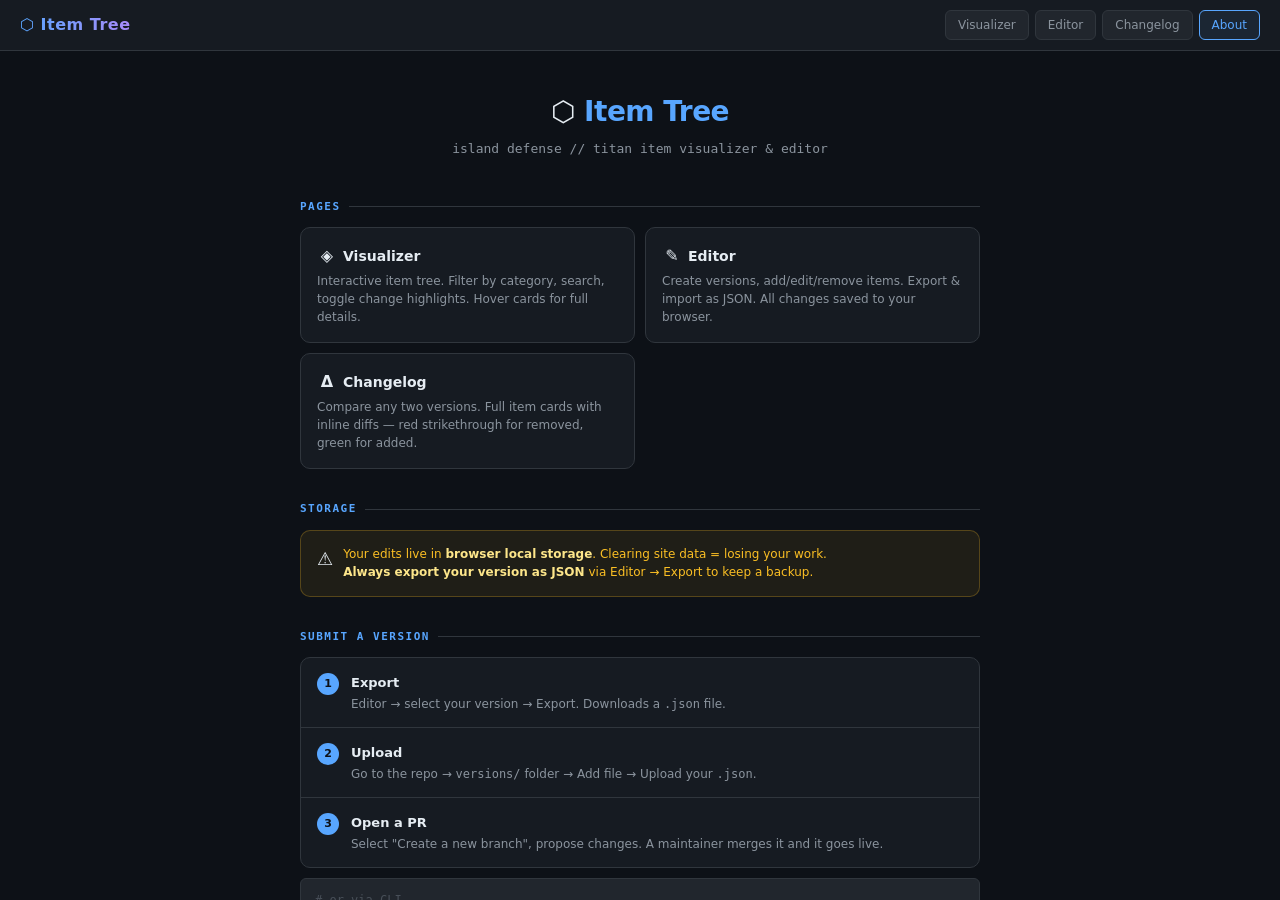
==== about.html @ 9c92422d "Add About page, community version loader, and UI polish - About page with techy presentation: pages " ====
<!DOCTYPE html>
<html lang="en">
<head>
  <meta charset="UTF-8">
  <meta name="viewport" content="width=device-width, initial-scale=1.0">
  <title>Item Tree — About</title>
  <link rel="stylesheet" href="css/styles.css">
  <style>
    .about-wrap {
      flex: 1;
      overflow-y: auto;
      padding: 40px 20px 60px;
      display: flex;
      justify-content: center;
    }
    .about {
      max-width: 680px;
      width: 100%;
    }
    .about-hero {
      text-align: center;
      margin-bottom: 40px;
    }
    .about-hero h1 {
      font-size: 28px;
      font-weight: 800;
      letter-spacing: -0.5px;
      margin-bottom: 6px;
    }
    .about-hero h1 span { color: var(--accent); }
    .about-hero p {
      color: var(--text-muted);
      font-size: 13px;
      font-family: 'Consolas', 'SF Mono', monospace;
    }

    .about-section {
      margin-bottom: 32px;
    }
    .about-section-title {
      font-size: 11px;
      font-weight: 700;
      text-transform: uppercase;
      letter-spacing: 1.5px;
      color: var(--accent);
      margin-bottom: 12px;
      font-family: 'Consolas', 'SF Mono', monospace;
      display: flex;
      align-items: center;
      gap: 8px;
    }
    .about-section-title::after {
      content: '';
      flex: 1;
      height: 1px;
      background: var(--border);
    }

    .about-grid {
      display: grid;
      grid-template-columns: 1fr 1fr;
      gap: 10px;
    }
    @media (max-width: 560px) { .about-grid { grid-template-columns: 1fr; } }

    .about-card {
      background: var(--surface);
      border: 1px solid var(--border);
      border-radius: var(--radius);
      padding: 16px;
      transition: border-color 0.15s;
    }
    .about-card:hover { border-color: var(--accent); }
    .about-card-title {
      font-size: 14px;
      font-weight: 700;
      margin-bottom: 4px;
      display: flex;
      align-items: center;
      gap: 6px;
    }
    .about-card-title .icon {
      font-size: 16px;
      width: 20px;
      text-align: center;
    }
    .about-card p {
      color: var(--text-muted);
      font-size: 12px;
      line-height: 1.5;
    }

    .about-card-wide {
      grid-column: 1 / -1;
    }

    .about-warn {
      background: rgba(251, 191, 36, 0.08);
      border: 1px solid rgba(251, 191, 36, 0.25);
      border-radius: var(--radius);
      padding: 14px 16px;
      display: flex;
      gap: 10px;
      align-items: flex-start;
    }
    .about-warn .icon { font-size: 18px; flex-shrink: 0; }
    .about-warn p { font-size: 12px; color: #fbbf24; line-height: 1.55; }
    .about-warn b { color: #fde68a; }

    .about-steps {
      background: var(--surface);
      border: 1px solid var(--border);
      border-radius: var(--radius);
      overflow: hidden;
    }
    .about-step {
      padding: 14px 16px;
      display: flex;
      gap: 12px;
      align-items: flex-start;
      border-bottom: 1px solid var(--border);
    }
    .about-step:last-child { border-bottom: none; }
    .step-num {
      background: var(--accent);
      color: #0d1117;
      font-size: 11px;
      font-weight: 800;
      width: 22px;
      height: 22px;
      border-radius: 50%;
      display: flex;
      align-items: center;
      justify-content: center;
      flex-shrink: 0;
      margin-top: 1px;
    }
    .step-body { flex: 1; }
    .step-body b { font-size: 13px; }
    .step-body p { color: var(--text-muted); font-size: 12px; margin-top: 2px; }

    .about-code {
      background: var(--surface2);
      border: 1px solid var(--border);
      border-radius: var(--radius-sm);
      padding: 12px 14px;
      font-family: 'Consolas', 'SF Mono', monospace;
      font-size: 12px;
      color: var(--text-muted);
      margin-top: 10px;
      overflow-x: auto;
      white-space: pre;
      line-height: 1.6;
    }
    .about-code .cmd { color: var(--accent); }
    .about-code .cmt { color: #484f58; }

    .about-footer {
      text-align: center;
      color: var(--text-muted);
      font-size: 11px;
      font-family: 'Consolas', 'SF Mono', monospace;
      margin-top: 40px;
      padding-top: 20px;
      border-top: 1px solid var(--border);
    }
    .about-footer a { color: var(--accent); text-decoration: none; }
    .about-footer a:hover { text-decoration: underline; }
  </style>
</head>
<body>
<div class="app">

  <header class="topbar">
    <span class="topbar-title">⬡ Item Tree</span>
    <div class="topbar-spacer"></div>
    <nav class="topbar-nav">
      <a class="nav-btn" href="index.html">Visualizer</a>
      <a class="nav-btn" href="editor.html">Editor</a>
      <a class="nav-btn" href="changelog.html">Changelog</a>
      <a class="nav-btn active" href="about.html">About</a>
    </nav>
  </header>

  <div class="about-wrap">
    <div class="about">

      <div class="about-hero">
        <h1>⬡ <span>Item Tree</span></h1>
        <p>island defense // titan item visualizer & editor</p>
      </div>

      <!-- PAGES -->
      <div class="about-section">
        <div class="about-section-title">Pages</div>
        <div class="about-grid">
          <a href="index.html" class="about-card" style="text-decoration:none;color:inherit">
            <div class="about-card-title"><span class="icon">◈</span> Visualizer</div>
            <p>Interactive item tree. Filter by category, search, toggle change highlights. Hover cards for full details.</p>
          </a>
          <a href="editor.html" class="about-card" style="text-decoration:none;color:inherit">
            <div class="about-card-title"><span class="icon">✎</span> Editor</div>
            <p>Create versions, add/edit/remove items. Export & import as JSON. All changes saved to your browser.</p>
          </a>
          <a href="changelog.html" class="about-card" style="text-decoration:none;color:inherit">
            <div class="about-card-title"><span class="icon">Δ</span> Changelog</div>
            <p>Compare any two versions. Full item cards with inline diffs — red strikethrough for removed, green for added.</p>
          </a>
        </div>
      </div>

      <!-- WARNING -->
      <div class="about-section">
        <div class="about-section-title">Storage</div>
        <div class="about-warn">
          <span class="icon">⚠</span>
          <p>Your edits live in <b>browser local storage</b>. Clearing site data = losing your work.<br>
          <b>Always export your version as JSON</b> via Editor → Export to keep a backup.</p>
        </div>
      </div>

      <!-- SUBMIT -->
      <div class="about-section">
        <div class="about-section-title">Submit a version</div>
        <div class="about-steps">
          <div class="about-step">
            <span class="step-num">1</span>
            <div class="step-body">
              <b>Export</b>
              <p>Editor → select your version → Export. Downloads a <code>.json</code> file.</p>
            </div>
          </div>
          <div class="about-step">
            <span class="step-num">2</span>
            <div class="step-body">
              <b>Upload</b>
              <p>Go to the repo → <code>versions/</code> folder → Add file → Upload your <code>.json</code>.</p>
            </div>
          </div>
          <div class="about-step">
            <span class="step-num">3</span>
            <div class="step-body">
              <b>Open a PR</b>
              <p>Select "Create a new branch", propose changes. A maintainer merges it and it goes live.</p>
            </div>
          </div>
        </div>
        <div class="about-code"><span class="cmt"># or via CLI</span>
<span class="cmd">git clone</span> https://github.com/islandape95/id-titan-items.git
<span class="cmd">cp</span> my-export.json versions/
<span class="cmd">git add</span> versions/my-export.json
<span class="cmd">git commit</span> -m "Add version: my-version-name"
<span class="cmd">git push</span> origin my-branch
<span class="cmt"># then open a Pull Request on GitHub</span></div>
      </div>

      <!-- VERSIONS -->
      <div class="about-section">
        <div class="about-section-title">How versions work</div>
        <div class="about-grid">
          <div class="about-card">
            <div class="about-card-title"><span class="icon">◆</span> Base (4.4.3)</div>
            <p>Read-only snapshot of the current live patch. Source of truth. Cannot be edited.</p>
          </div>
          <div class="about-card">
            <div class="about-card-title"><span class="icon">◇</span> User versions</div>
            <p>Fork from Base or another version. Full edit access. Stored in your browser until exported.</p>
          </div>
        </div>
      </div>

      <div class="about-footer">
        <a href="https://github.com/islandape95/id-titan-items">github.com/islandape95/id-titan-items</a>
      </div>

    </div>
  </div>

</div>
</body>
</html>
---- css/styles.css ----
/* ============================================================
   Item Tree Visualizer — Styles
   ============================================================ */

:root {
  --bg:          #0d1117;
  --surface:     #161b22;
  --surface2:    #21262d;
  --border:      #30363d;
  --text:        #e6edf3;
  --text-muted:  #8b949e;
  --accent:      #58a6ff;

  --c-offensive: #f87171;
  --c-defensive: #60a5fa;
  --c-both:      #a78bfa;
  --c-utility:   #34d399;

  --tier-consumable: #fbbf24;
  --tier-t1:         #94a3b8;
  --tier-t2:         #60a5fa;
  --tier-t3:         #c084fc;

  --radius:    10px;
  --radius-sm: 6px;
  --shadow:    0 4px 24px rgba(0,0,0,0.5);
}

*, *::before, *::after { box-sizing: border-box; margin: 0; padding: 0; }

body {
  background: var(--bg);
  color: var(--text);
  font-family: 'Segoe UI', system-ui, sans-serif;
  font-size: 14px;
  line-height: 1.5;
  min-height: 100vh;
}

/* ── Layout ─────────────────────────────────────────────── */

.app {
  display: flex;
  flex-direction: column;
  height: 100vh;
  overflow: hidden;
}

/* ── Topbar ─────────────────────────────────────────────── */

.topbar {
  display: flex;
  align-items: center;
  gap: 12px;
  padding: 10px 20px;
  background: var(--surface);
  border-bottom: 1px solid var(--border);
  flex-shrink: 0;
  min-height: 48px;
}

.topbar-title {
  font-size: 16px;
  font-weight: 700;
  letter-spacing: 0.5px;
  background: linear-gradient(90deg, #58a6ff, #a78bfa);
  -webkit-background-clip: text;
  -webkit-text-fill-color: transparent;
  background-clip: text;
  white-space: nowrap;
}

.topbar-spacer { flex: 1; }

.topbar-nav {
  display: flex;
  gap: 6px;
}

.nav-btn {
  padding: 5px 12px;
  border-radius: var(--radius-sm);
  border: 1px solid var(--border);
  background: var(--surface2);
  color: var(--text-muted);
  cursor: pointer;
  font-size: 12px;
  text-decoration: none;
  transition: all 0.15s;
  white-space: nowrap;
}
.nav-btn:hover, .nav-btn.active {
  border-color: var(--accent);
  color: var(--accent);
  background: rgba(88,166,255,0.08);
}

/* ── Version Picker ─────────────────────────────────────── */

.version-picker {
  position: relative;
  flex-shrink: 0;
}

.version-picker-btn {
  display: flex;
  align-items: center;
  gap: 6px;
  padding: 5px 10px;
  border-radius: var(--radius-sm);
  border: 1px solid var(--border);
  background: var(--surface2);
  color: var(--text-muted);
  cursor: pointer;
  font-size: 12px;
  font-family: inherit;
  transition: all 0.15s;
  white-space: nowrap;
}
.version-picker-btn:hover {
  border-color: var(--accent);
  color: var(--text);
}
.version-picker-btn.version-active-user {
  border-color: rgba(251,191,36,0.5);
  color: #fbbf24;
}

.version-picker-icon { font-size: 11px; opacity: 0.7; }
.version-picker-label { font-weight: 600; max-width: 140px; overflow: hidden; text-overflow: ellipsis; }
.version-picker-caret { font-size: 9px; opacity: 0.6; }

.version-picker-dropdown {
  position: absolute;
  top: calc(100% + 6px);
  left: 0;
  min-width: 260px;
  background: var(--surface);
  border: 1px solid var(--border);
  border-radius: var(--radius);
  box-shadow: var(--shadow);
  z-index: 300;
  overflow: hidden;
}

.vpd-section-title {
  font-size: 10px;
  font-weight: 700;
  letter-spacing: 1px;
  text-transform: uppercase;
  color: var(--text-muted);
  padding: 10px 14px 5px;
}

.vpd-list {
  list-style: none;
  max-height: 240px;
  overflow-y: auto;
}

.vpd-item {
  display: flex;
  align-items: center;
  gap: 6px;
  padding: 7px 14px;
  cursor: pointer;
  transition: background 0.1s;
}
.vpd-item:hover { background: var(--surface2); }
.vpd-item.active { background: rgba(88,166,255,0.08); }
.vpd-item.active .vpd-item-name { color: var(--accent); font-weight: 600; }

.vpd-item-name {
  font-size: 13px;
  font-weight: 500;
  flex: 1;
  overflow: hidden;
  text-overflow: ellipsis;
  white-space: nowrap;
}

.vpd-item-meta {
  font-size: 10px;
  color: var(--text-muted);
  white-space: nowrap;
}
.vpd-item-meta.changed { color: #fbbf24; }

.vpd-export-btn, .vpd-rename-btn, .vpd-delete-btn {
  width: 20px;
  height: 20px;
  border-radius: 4px;
  border: 1px solid transparent;
  background: transparent;
  color: var(--text-muted);
  font-size: 11px;
  cursor: pointer;
  display: flex;
  align-items: center;
  justify-content: center;
  transition: all 0.12s;
  opacity: 0;
  flex-shrink: 0;
}
.vpd-item:hover .vpd-export-btn,
.vpd-item:hover .vpd-rename-btn,
.vpd-item:hover .vpd-delete-btn { opacity: 1; }
.vpd-export-btn:hover { border-color: var(--c-utility); color: var(--c-utility); }
.vpd-rename-btn:hover { border-color: var(--accent); color: var(--accent); }
.vpd-delete-btn:hover { border-color: var(--c-offensive); color: var(--c-offensive); }

.vpd-divider {
  height: 1px;
  background: var(--border);
  margin: 4px 0;
}

.vpd-action {
  display: block;
  width: 100%;
  padding: 8px 14px;
  text-align: left;
  background: transparent;
  border: none;
  color: var(--accent);
  font-size: 12px;
  font-family: inherit;
  cursor: pointer;
  transition: background 0.1s;
}
.vpd-action:hover { background: rgba(88,166,255,0.08); }

/* ── Category / Filter Bar ──────────────────────────────── */

.category-bar {
  display: flex;
  align-items: center;
  gap: 6px;
  padding: 8px 20px;
  background: var(--surface);
  border-bottom: 1px solid var(--border);
  flex-shrink: 0;
  flex-wrap: wrap;
}

.cat-tab {
  display: flex;
  align-items: center;
  gap: 5px;
  padding: 5px 14px;
  border-radius: 20px;
  border: 1px solid var(--border);
  background: transparent;
  color: var(--text-muted);
  cursor: pointer;
  font-size: 12px;
  font-weight: 500;
  font-family: inherit;
  transition: all 0.15s;
  white-space: nowrap;
}

.cat-tab:hover { border-color: var(--cat-color, var(--accent)); color: var(--text); }

.cat-tab[data-cat="all"]       { --cat-color: #94a3b8; }
.cat-tab[data-cat="offensive"] { --cat-color: var(--c-offensive); }
.cat-tab[data-cat="defensive"] { --cat-color: var(--c-defensive); }
.cat-tab[data-cat="both"]      { --cat-color: var(--c-both); }
.cat-tab[data-cat="utility"]   { --cat-color: var(--c-utility); }

.cat-tab.active {
  background: var(--cat-color, var(--accent));
  border-color: var(--cat-color, var(--accent));
  color: #0d1117;
  font-weight: 600;
}

/* Changes-only toggle */
.changes-toggle {
  padding: 5px 12px;
  border-radius: 20px;
  border: 1px solid rgba(251,191,36,0.4);
  background: transparent;
  color: #fbbf24;
  cursor: pointer;
  font-size: 12px;
  font-family: inherit;
  font-weight: 500;
  transition: all 0.15s;
  white-space: nowrap;
}
.changes-toggle:hover,
.changes-toggle.active {
  background: rgba(251,191,36,0.12);
  border-color: #fbbf24;
}
.changes-toggle .changes-count {
  font-weight: 700;
}

.search-box {
  margin-left: auto;
}
.search-box input {
  padding: 5px 10px;
  border-radius: var(--radius-sm);
  border: 1px solid var(--border);
  background: var(--surface2);
  color: var(--text);
  font-size: 12px;
  width: 180px;
  outline: none;
  transition: border-color 0.15s;
  font-family: inherit;
}
.search-box input:focus { border-color: var(--accent); }
.search-box input::placeholder { color: var(--text-muted); }

/* ── Canvas ─────────────────────────────────────────────── */

.canvas-wrapper {
  flex: 1;
  overflow: auto;
  position: relative;
  background: var(--bg);
}

.tree-container {
  position: relative;
}

/* ── Absolute-positioned tree layout ───────────────────── */

.tier-header-abs {
  position: absolute;
  display: flex;
  align-items: center;
  gap: 8px;
  pointer-events: none;
  z-index: 1;
}

.tier-label {
  font-size: 10px;
  font-weight: 700;
  letter-spacing: 1.5px;
  text-transform: uppercase;
  padding: 2px 8px;
  border-radius: 4px;
}

/* Tier label colors — matched by data-tier attribute on the span itself */
.tier-label[data-tier="consumable"] { background: rgba(251,191,36,0.12); color: var(--tier-consumable); }
.tier-label[data-tier="t1"]         { background: rgba(148,163,184,0.12); color: var(--tier-t1); }
.tier-label[data-tier="t2"]         { background: rgba(96,165,250,0.12);  color: var(--tier-t2); }
.tier-label[data-tier="t3"]         { background: rgba(192,132,252,0.12); color: var(--tier-t3); }

/* Tier divider line */
.tier-divider-line {
  position: absolute;
  left: 0;
  right: 0;
  height: 1px;
  background: var(--border);
  opacity: 0.3;
  pointer-events: none;
}

/* ── Item Card ──────────────────────────────────────────── */

.item-card {
  position: absolute;
  width: 148px;
  padding: 9px 11px 9px 15px;
  border-radius: var(--radius);
  border: 1px solid var(--border);
  background: var(--surface);
  cursor: pointer;
  transition: transform 0.15s, box-shadow 0.15s, border-color 0.15s, opacity 0.15s;
  user-select: none;
}

.item-card:hover {
  transform: translateY(-2px);
  box-shadow: var(--shadow);
  z-index: 10;
}

.item-card.highlighted {
  border-color: var(--highlight-color, var(--accent));
  box-shadow: 0 0 0 2px var(--highlight-color, var(--accent)), var(--shadow);
  z-index: 20;
}

.item-card.dimmed {
  opacity: 0.18;
  pointer-events: none;
}

/* Category accent on left */
.item-card::before {
  content: '';
  position: absolute;
  left: 0; top: 8px; bottom: 8px;
  width: 3px;
  border-radius: 2px;
  background: var(--cat-color, var(--border));
}

.item-card[data-category="offensive"] { --cat-color: var(--c-offensive); }
.item-card[data-category="defensive"] { --cat-color: var(--c-defensive); }
.item-card[data-category="both"]      { --cat-color: var(--c-both); }
.item-card[data-category="utility"]   { --cat-color: var(--c-utility); }

/* Changed indicator (amber dot top-right) */
.item-card.item-changed {
  border-color: rgba(251,191,36,0.45);
}
.item-card.item-changed::after {
  content: '';
  position: absolute;
  top: 7px;
  right: 7px;
  width: 7px;
  height: 7px;
  border-radius: 50%;
  background: #fbbf24;
  box-shadow: 0 0 4px rgba(251,191,36,0.7);
}

/* Removed item indicator (red, ghosted) */
.item-card.item-removed {
  border-color: rgba(248,113,113,0.5);
  background: rgba(248,113,113,0.06);
  opacity: 0.55;
}
.item-card.item-removed .item-name {
  text-decoration: line-through;
  text-decoration-color: rgba(248,113,113,0.6);
  color: var(--c-offensive);
}
.item-card.item-removed::before {
  background: var(--c-offensive);
}
.item-removed-label {
  font-size: 9px;
  font-weight: 700;
  letter-spacing: 1px;
  color: var(--c-offensive);
  margin-top: 4px;
}

/* New item indicator (green dot + border) */
.item-card.item-added {
  border-color: rgba(52,211,153,0.5);
}
.item-card.item-added::after {
  content: '★';
  position: absolute;
  top: 5px;
  right: 6px;
  font-size: 9px;
  color: #34d399;
  text-shadow: 0 0 4px rgba(52,211,153,0.6);
}

.item-card-top {
  display: flex;
  align-items: flex-start;
  justify-content: space-between;
  gap: 4px;
  margin-bottom: 3px;
}

.item-name {
  font-size: 11.5px;
  font-weight: 600;
  line-height: 1.3;
  color: var(--text);
}

.item-cost {
  font-size: 10px;
  font-weight: 700;
  color: var(--tier-consumable);
  white-space: nowrap;
  flex-shrink: 0;
}
.item-recipe-cost {
  font-size: 9px;
  font-weight: 500;
  opacity: 0.6;
}

.item-tags {
  display: flex;
  flex-wrap: wrap;
  gap: 3px;
  margin-top: 4px;
}

.item-tag {
  font-size: 9px;
  padding: 1px 5px;
  border-radius: 3px;
  font-weight: 600;
}
.item-tag.active  { background: rgba(251,191,36,0.12);  color: #fbbf24; }
.item-tag.passive { background: rgba(88,166,255,0.1);   color: #58a6ff; }
.item-tag.use     { background: rgba(52,211,153,0.1);   color: #34d399; }
.item-tag.comment { background: rgba(192,132,252,0.1);  color: #c084fc; }

.item-stats {
  margin-top: 4px;
}
.item-stat {
  font-size: 10px;
  color: var(--text-muted);
  line-height: 1.4;
}

/* Edit button (appears on hover) */
.item-card .edit-btn {
  display: none;
  position: absolute;
  bottom: 6px;
  right: 6px;
  padding: 1px 6px;
  border-radius: 3px;
  border: 1px solid var(--border);
  background: var(--surface2);
  color: var(--text-muted);
  font-size: 9px;
  cursor: pointer;
  align-items: center;
  justify-content: center;
  z-index: 5;
  transition: all 0.12s;
  font-family: inherit;
}
.item-card:hover .edit-btn { display: flex; }
.item-card .edit-btn:hover { border-color: var(--accent); color: var(--accent); }

/* ── SVG Connectors ─────────────────────────────────────── */

.connectors-svg {
  position: absolute;
  top: 0; left: 0;
  pointer-events: none;
  overflow: visible;
  z-index: 1;
}

.connector-line {
  fill: none;
  stroke: #30363d;
  stroke-width: 1.5;
  opacity: 0.55;
  transition: opacity 0.2s, stroke 0.2s, stroke-width 0.2s;
}

.connector-line.highlighted {
  opacity: 1;
  stroke-width: 2;
}

/* ── Tooltip ────────────────────────────────────────────── */

#tooltip {
  position: fixed;
  z-index: 1000;
  max-width: 320px;
  background: var(--surface);
  border: 1px solid var(--border);
  border-radius: var(--radius);
  padding: 13px 15px;
  box-shadow: var(--shadow);
  pointer-events: none;
  opacity: 0;
  transition: opacity 0.1s;
}
#tooltip.visible { opacity: 1; }

.tt-header {
  display: flex;
  align-items: flex-start;
  justify-content: space-between;
  margin-bottom: 7px;
  gap: 8px;
}
.tt-name { font-size: 14px; font-weight: 700; color: var(--text); }
.tt-cost-block { text-align: right; flex-shrink: 0; }
.tt-cost { font-size: 12px; font-weight: 700; color: var(--tier-consumable); }
.tt-total-cost { font-size: 10px; color: var(--text-muted); }

.tt-badges { display: flex; gap: 5px; flex-wrap: wrap; margin-bottom: 9px; }
.tt-badge { font-size: 10px; padding: 2px 7px; border-radius: 4px; font-weight: 600; text-transform: uppercase; letter-spacing: 0.5px; }
.tt-badge.tier { background: rgba(255,255,255,0.06); color: var(--text-muted); }
.tt-badge.cat-offensive { background: rgba(248,113,113,0.12); color: var(--c-offensive); }
.tt-badge.cat-defensive { background: rgba(96,165,250,0.12);  color: var(--c-defensive); }
.tt-badge.cat-both      { background: rgba(167,139,250,0.12); color: var(--c-both); }
.tt-badge.cat-utility   { background: rgba(52,211,153,0.12);  color: var(--c-utility); }

.tt-section { margin-bottom: 7px; }
.tt-section-title { font-size: 10px; text-transform: uppercase; letter-spacing: 1px; color: var(--text-muted); margin-bottom: 2px; font-weight: 600; }
.tt-stats { display: flex; flex-direction: column; gap: 1px; }
.tt-stat { font-size: 11px; color: #a8d8a8; font-weight: 500; }

.tt-desc { font-size: 11px; color: var(--text-muted); line-height: 1.4; margin-bottom: 3px; }
.tt-active-name { font-weight: 700; color: #fbbf24; font-style: normal; }
.tt-cooldown { font-size: 10px; color: var(--text-muted); margin-left: 3px; }
.tt-passive-name { font-weight: 700; color: #58a6ff; font-style: normal; }
.tt-use { color: var(--c-utility); font-style: italic; }
.tt-divider { height: 1px; background: var(--border); margin: 7px 0; }

.tt-requires { display: flex; flex-wrap: wrap; gap: 4px; margin-top: 3px; }
.tt-req-chip { font-size: 10px; padding: 2px 6px; border-radius: 3px; background: var(--surface2); border: 1px solid var(--border); color: var(--text-muted); }

.tt-comment {
  font-size: 11px;
  color: #c9a0dc;
  line-height: 1.4;
  font-style: italic;
  padding: 5px 8px;
  background: rgba(192,132,252,0.06);
  border-left: 2px solid rgba(192,132,252,0.3);
  border-radius: 2px;
}

/* Changed indicator in tooltip */
.tt-changed-banner {
  display: flex;
  align-items: center;
  gap: 5px;
  padding: 4px 8px;
  background: rgba(251,191,36,0.1);
  border: 1px solid rgba(251,191,36,0.25);
  border-radius: 5px;
  font-size: 10px;
  color: #fbbf24;
  margin-bottom: 8px;
  font-weight: 500;
}

/* Removed item indicator in tooltip */
.tt-removed-banner {
  display: flex;
  align-items: center;
  gap: 5px;
  padding: 4px 8px;
  background: rgba(248,113,113,0.1);
  border: 1px solid rgba(248,113,113,0.25);
  border-radius: 5px;
  font-size: 10px;
  color: var(--c-offensive);
  margin-bottom: 8px;
  font-weight: 500;
}

/* New item indicator in tooltip */
.tt-added-banner {
  display: flex;
  align-items: center;
  gap: 5px;
  padding: 4px 8px;
  background: rgba(52,211,153,0.1);
  border: 1px solid rgba(52,211,153,0.25);
  border-radius: 5px;
  font-size: 10px;
  color: #34d399;
  margin-bottom: 8px;
  font-weight: 500;
}

/* ── Status bar ─────────────────────────────────────────── */

.statusbar {
  display: flex;
  align-items: center;
  gap: 16px;
  padding: 5px 20px;
  background: var(--surface);
  border-top: 1px solid var(--border);
  font-size: 11px;
  color: var(--text-muted);
  flex-shrink: 0;
}
.statusbar b { color: var(--text); }

/* ── Editor Layout ──────────────────────────────────────── */

.editor-layout {
  display: flex;
  flex: 1;
  overflow: hidden;
}

.editor-sidebar {
  width: 260px;
  background: var(--surface);
  border-right: 1px solid var(--border);
  display: flex;
  flex-direction: column;
  overflow: hidden;
  flex-shrink: 0;
}

.editor-sidebar-header {
  padding: 10px 14px;
  border-bottom: 1px solid var(--border);
  font-size: 11px;
  font-weight: 700;
  color: var(--text-muted);
  text-transform: uppercase;
  letter-spacing: 1px;
  display: flex;
  align-items: center;
  justify-content: space-between;
}

.editor-item-list {
  flex: 1;
  overflow-y: auto;
  padding: 6px;
}

.editor-item-entry {
  display: flex;
  align-items: center;
  gap: 7px;
  padding: 6px 9px;
  border-radius: var(--radius-sm);
  cursor: pointer;
  transition: background 0.1s;
  border: 1px solid transparent;
}
.editor-item-entry:hover  { background: var(--surface2); }
.editor-item-entry.selected { background: rgba(88,166,255,0.08); border-color: var(--accent); }

.editor-item-entry .dot {
  width: 7px; height: 7px;
  border-radius: 50%;
  flex-shrink: 0;
}
.editor-item-entry[data-category="offensive"] .dot { background: var(--c-offensive); }
.editor-item-entry[data-category="defensive"] .dot { background: var(--c-defensive); }
.editor-item-entry[data-category="both"]      .dot { background: var(--c-both); }
.editor-item-entry[data-category="utility"]   .dot { background: var(--c-utility); }

.editor-item-entry .entry-name { font-size: 12px; font-weight: 500; flex: 1; overflow: hidden; text-overflow: ellipsis; white-space: nowrap; }
.editor-item-entry .entry-cost { font-size: 10px; color: var(--text-muted); white-space: nowrap; }
.entry-changed-dot { font-size: 9px; color: #fbbf24; flex-shrink: 0; }
.entry-added-dot   { font-size: 9px; color: #34d399; flex-shrink: 0; }

.sidebar-tier-header {
  font-size: 10px;
  font-weight: 700;
  letter-spacing: 1px;
  text-transform: uppercase;
  color: var(--text-muted);
  padding: 8px 9px 3px;
  user-select: none;
}

.editor-main {
  flex: 1;
  overflow-y: auto;
  padding: 20px 24px;
  display: flex;
  flex-direction: column;
  gap: 16px;
}

.editor-form {
  background: var(--surface);
  border: 1px solid var(--border);
  border-radius: var(--radius);
  padding: 18px;
}
.editor-form h2 {
  font-size: 15px;
  font-weight: 700;
  margin-bottom: 14px;
  display: flex;
  align-items: center;
  gap: 8px;
}

.base-readonly-banner {
  display: flex;
  align-items: center;
  gap: 10px;
  padding: 10px 14px;
  background: rgba(251,191,36,0.06);
  border: 1px solid rgba(251,191,36,0.2);
  border-radius: var(--radius-sm);
  font-size: 12px;
  color: #fbbf24;
  margin-bottom: 14px;
}
.base-readonly-banner button {
  margin-left: auto;
  padding: 4px 10px;
  border-radius: var(--radius-sm);
  border: 1px solid rgba(251,191,36,0.4);
  background: rgba(251,191,36,0.1);
  color: #fbbf24;
  font-size: 11px;
  cursor: pointer;
  font-family: inherit;
}
.base-readonly-banner button:hover { background: rgba(251,191,36,0.2); }

.form-row { display: flex; gap: 10px; margin-bottom: 10px; flex-wrap: wrap; }
.form-group { display: flex; flex-direction: column; gap: 4px; flex: 1; min-width: 110px; }
.form-group label { font-size: 10px; font-weight: 700; color: var(--text-muted); text-transform: uppercase; letter-spacing: 0.5px; }
.form-group input,
.form-group select,
.form-group textarea {
  padding: 6px 9px;
  border-radius: var(--radius-sm);
  border: 1px solid var(--border);
  background: var(--surface2);
  color: var(--text);
  font-size: 12px;
  outline: none;
  font-family: inherit;
  transition: border-color 0.15s;
}
.form-group input:focus,
.form-group select:focus,
.form-group textarea:focus { border-color: var(--accent); }
.form-group textarea { resize: vertical; min-height: 52px; }

.form-section-title {
  font-size: 10px;
  font-weight: 700;
  color: var(--text-muted);
  text-transform: uppercase;
  letter-spacing: 1px;
  margin: 14px 0 7px;
  padding-bottom: 5px;
  border-bottom: 1px solid var(--border);
}

.list-item-row { display: flex; gap: 5px; align-items: center; margin-bottom: 5px; }
.list-item-row input {
  flex: 1;
  padding: 5px 8px;
  border-radius: var(--radius-sm);
  border: 1px solid var(--border);
  background: var(--surface2);
  color: var(--text);
  font-size: 12px;
  outline: none;
  font-family: inherit;
}
.list-item-row input:focus,
.list-item-row textarea:focus { border-color: var(--accent); }
.list-item-row textarea {
  padding: 5px 8px;
  border-radius: var(--radius-sm);
  border: 1px solid var(--border);
  background: var(--surface2);
  color: var(--text);
  font-size: 12px;
  outline: none;
  font-family: inherit;
  resize: vertical;
  min-height: 44px;
}

.remove-btn, .add-btn {
  padding: 5px 9px;
  border-radius: var(--radius-sm);
  border: 1px solid var(--border);
  background: var(--surface2);
  color: var(--text-muted);
  cursor: pointer;
  font-size: 11px;
  font-family: inherit;
  transition: all 0.12s;
  white-space: nowrap;
}
.remove-btn:hover { border-color: var(--c-offensive); color: var(--c-offensive); }
.add-btn:hover    { border-color: var(--accent); color: var(--accent); }

.btn-primary {
  padding: 7px 16px;
  border-radius: var(--radius-sm);
  border: none;
  background: var(--accent);
  color: #0d1117;
  font-size: 12px;
  font-weight: 700;
  cursor: pointer;
  font-family: inherit;
  transition: all 0.15s;
}
.btn-primary:hover { opacity: 0.85; }

.btn-secondary {
  padding: 7px 14px;
  border-radius: var(--radius-sm);
  border: 1px solid var(--border);
  background: var(--surface2);
  color: var(--text);
  font-size: 12px;
  cursor: pointer;
  font-family: inherit;
  transition: all 0.15s;
}
.btn-secondary:hover { border-color: var(--accent); }

.btn-danger {
  padding: 7px 14px;
  border-radius: var(--radius-sm);
  border: 1px solid rgba(248,113,113,0.3);
  background: rgba(248,113,113,0.06);
  color: var(--c-offensive);
  font-size: 12px;
  cursor: pointer;
  font-family: inherit;
  transition: all 0.15s;
}
.btn-danger:hover { border-color: var(--c-offensive); background: rgba(248,113,113,0.12); }

.action-row {
  display: flex;
  gap: 7px;
  align-items: center;
  flex-wrap: wrap;
  margin-top: 14px;
  padding-top: 14px;
  border-top: 1px solid var(--border);
}
.save-indicator { font-size: 11px; color: var(--c-utility); margin-left: auto; }

/* ── Changelog Page ─────────────────────────────────────── */

.changelog-layout {
  flex: 1;
  overflow-y: auto;
  padding: 20px 24px;
  max-width: 900px;
  margin: 0 auto;
  width: 100%;
}

.changelog-controls {
  display: flex;
  gap: 10px;
  align-items: center;
  margin-bottom: 18px;
  flex-wrap: wrap;
  padding: 14px 16px;
  background: var(--surface);
  border: 1px solid var(--border);
  border-radius: var(--radius);
}
.changelog-controls label { font-size: 12px; color: var(--text-muted); }
.changelog-controls select {
  padding: 6px 9px;
  border-radius: var(--radius-sm);
  border: 1px solid var(--border);
  background: var(--surface2);
  color: var(--text);
  font-size: 12px;
  outline: none;
  font-family: inherit;
}
.changelog-controls select:focus { border-color: var(--accent); }

/* Summary bar */
.cl-summary {
  background: var(--surface);
  border: 1px solid var(--border);
  border-radius: var(--radius);
  padding: 14px 18px;
  margin-bottom: 14px;
}
.cl-summary-label { font-size: 12px; color: var(--text-muted); margin-bottom: 6px; }
.cl-summary-label b { color: var(--text); }
.cl-summary-counts { display: flex; gap: 18px; font-size: 13px; }
.cl-count-added   { color: var(--c-utility); }
.cl-count-changed { color: #fbbf24; }
.cl-count-removed { color: var(--c-offensive); }

/* Entry card */
.cl-entry {
  background: var(--surface);
  border: 1px solid var(--border);
  border-radius: var(--radius);
  margin-bottom: 12px;
  overflow: hidden;
}
.cl-entry-added  { border-color: rgba(52,211,153,0.35); }
.cl-entry-removed { border-color: rgba(248,113,113,0.35); }
.cl-entry-changed { border-color: rgba(251,191,36,0.35); }

.cl-entry-header {
  display: flex;
  align-items: center;
  gap: 9px;
  padding: 12px 18px;
  border-bottom: 1px solid var(--border);
  flex-wrap: wrap;
}

.cl-badge {
  font-size: 9px;
  padding: 2px 8px;
  border-radius: 4px;
  font-weight: 700;
  text-transform: uppercase;
  letter-spacing: 0.5px;
}
.cl-badge.added   { background: rgba(52,211,153,0.15);  color: var(--c-utility); }
.cl-badge.removed { background: rgba(248,113,113,0.15); color: var(--c-offensive); }
.cl-badge.changed { background: rgba(251,191,36,0.15);  color: #fbbf24; }

.cl-item-name { font-size: 14px; font-weight: 700; color: var(--text); }
.cl-item-name.cl-strike { text-decoration: line-through; opacity: 0.6; }
.cl-tier { font-size: 10px; color: var(--text-muted); }
.cl-cat  { font-size: 10px; font-weight: 600; text-transform: uppercase; letter-spacing: 0.5px; }
.cl-cost { font-size: 11px; color: var(--tier-consumable); margin-left: auto; white-space: nowrap; }

/* Card body */
.cl-card {
  padding: 12px 18px;
}
.cl-card-new {
  background: rgba(52,211,153,0.03);
  border-left: 3px solid rgba(52,211,153,0.4);
}
.cl-card-removed {
  background: rgba(248,113,113,0.03);
  border-left: 3px solid rgba(248,113,113,0.4);
  opacity: 0.65;
  text-decoration: line-through;
  text-decoration-color: rgba(248,113,113,0.4);
}

.cl-section {
  margin-bottom: 10px;
}
.cl-section:last-child { margin-bottom: 0; }

.cl-section-title {
  font-size: 9px;
  font-weight: 700;
  text-transform: uppercase;
  letter-spacing: 1px;
  color: var(--text-muted);
  margin-bottom: 4px;
}

.cl-modified-tag {
  font-size: 8px;
  padding: 1px 5px;
  border-radius: 3px;
  background: rgba(251,191,36,0.12);
  color: #fbbf24;
  text-transform: uppercase;
  letter-spacing: 0.5px;
  vertical-align: middle;
  font-weight: 700;
}

/* Stats */
.cl-stats {
  display: flex;
  flex-direction: column;
  gap: 2px;
}
.cl-stat {
  font-size: 12px;
  color: #a8d8a8;
  font-weight: 500;
}
.cl-stat-added {
  color: var(--c-utility);
  background: rgba(52,211,153,0.08);
  padding: 1px 6px;
  border-radius: 3px;
  display: inline-block;
}
.cl-stat-removed {
  color: var(--c-offensive);
  opacity: 0.7;
}
.cl-stat-removed s {
  text-decoration-color: rgba(248,113,113,0.6);
}

/* Abilities */
.cl-ability {
  font-size: 12px;
  color: var(--text-muted);
  line-height: 1.5;
  margin-bottom: 6px;
  padding: 6px 8px;
  background: var(--surface2);
  border-radius: var(--radius-sm);
}
.cl-ability:last-child { margin-bottom: 0; }
.cl-ability b { color: var(--text); }

.cl-ability-added {
  background: rgba(52,211,153,0.06);
  border-left: 2px solid rgba(52,211,153,0.4);
  color: var(--c-utility);
}
.cl-ability-added b { color: var(--c-utility); }

.cl-ability-removed {
  background: rgba(248,113,113,0.06);
  border-left: 2px solid rgba(248,113,113,0.4);
  color: var(--c-offensive);
  opacity: 0.7;
}
.cl-ability-removed s { text-decoration-color: rgba(248,113,113,0.5); }
.cl-ability-removed b { color: var(--c-offensive); }

/* Inline old/new values */
.cl-old {
  color: var(--c-offensive);
  text-decoration: line-through;
  text-decoration-color: rgba(248,113,113,0.5);
  opacity: 0.7;
}
.cl-new {
  color: var(--c-utility);
}

/* Components */
.cl-comps {
  display: flex;
  flex-wrap: wrap;
  gap: 5px;
}
.cl-comp {
  font-size: 11px;
  padding: 3px 8px;
  border-radius: 4px;
  background: var(--surface2);
  border: 1px solid var(--border);
  color: var(--text-muted);
}
.cl-comp-added {
  background: rgba(52,211,153,0.08);
  border-color: rgba(52,211,153,0.3);
  color: var(--c-utility);
}
.cl-comp-removed {
  background: rgba(248,113,113,0.06);
  border-color: rgba(248,113,113,0.3);
  color: var(--c-offensive);
  opacity: 0.7;
}
.cl-comp-removed s { text-decoration-color: rgba(248,113,113,0.5); }

/* Comment */
.cl-comment {
  padding: 8px 18px 12px;
  font-size: 11px;
  color: #c9a0dc;
  font-style: italic;
  line-height: 1.4;
  border-top: 1px solid var(--border);
  background: rgba(192,132,252,0.03);
}
.cl-comment-label {
  font-weight: 600;
  font-style: normal;
  color: #c084fc;
}

/* ── Empty state ────────────────────────────────────────── */

.empty-state {
  text-align: center;
  padding: 60px 20px;
  color: var(--text-muted);
}
.empty-state h3 { font-size: 17px; margin-bottom: 6px; color: var(--text); }

/* ── Scrollbar ──────────────────────────────────────────── */

::-webkit-scrollbar { width: 5px; height: 5px; }
::-webkit-scrollbar-track { background: transparent; }
::-webkit-scrollbar-thumb { background: var(--border); border-radius: 3px; }
::-webkit-scrollbar-thumb:hover { background: #484f58; }
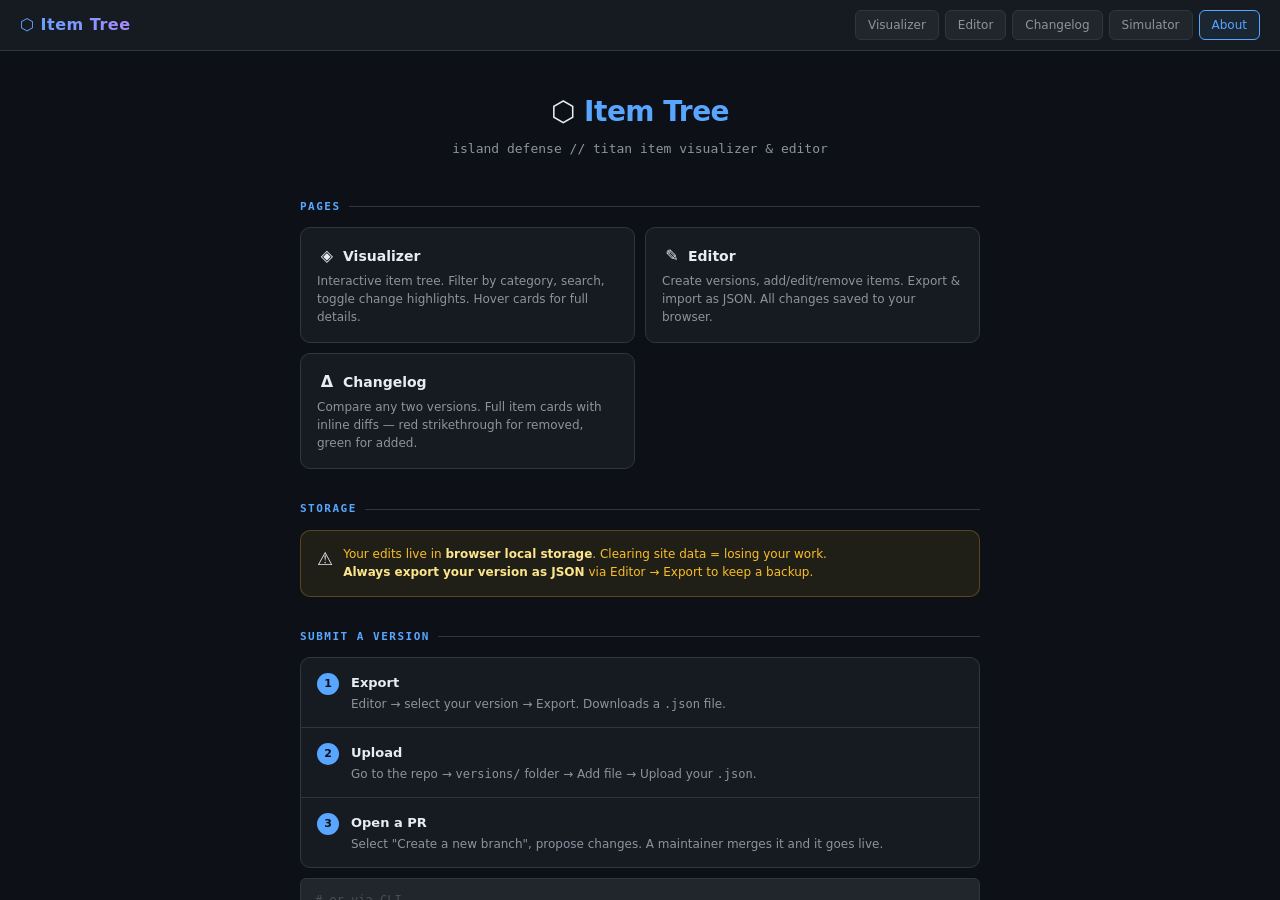
==== commit a73ddf0a: "Add Simulator page Co-Authored-By: Claude Opus 4.6 <noreply@anthropic.com>" ====
--- a/about.html
+++ b/about.html
@@ -178,6 +178,7 @@
       <a class="nav-btn" href="index.html">Visualizer</a>
       <a class="nav-btn" href="editor.html">Editor</a>
       <a class="nav-btn" href="changelog.html">Changelog</a>
+      <a class="nav-btn" href="simulator.html">Simulator</a>
       <a class="nav-btn active" href="about.html">About</a>
     </nav>
   </header>
@@ -270,6 +271,7 @@
       </div>
 
       <div class="about-footer">
+        Created by <b>yokola95</b><br><br>
         <a href="https://github.com/islandape95/id-titan-items">github.com/islandape95/id-titan-items</a>
       </div>
 
--- a/css/styles.css
+++ b/css/styles.css
@@ -317,6 +317,12 @@
 .search-box input::placeholder { color: var(--text-muted); }
 
 /* ── Canvas ─────────────────────────────────────────────── */
+
+.canvas-row {
+  display: flex;
+  flex: 1;
+  overflow: hidden;
+}
 
 .canvas-wrapper {
   flex: 1;
@@ -376,7 +382,7 @@
   border: 1px solid var(--border);
   background: var(--surface);
   cursor: pointer;
-  transition: transform 0.15s, box-shadow 0.15s, border-color 0.15s, opacity 0.15s;
+  transition: transform 0.15s, box-shadow 0.15s, border-color 0.15s, opacity 0.15s, left 0.35s ease;
   user-select: none;
 }
 
@@ -390,6 +396,15 @@
   border-color: var(--highlight-color, var(--accent));
   box-shadow: 0 0 0 2px var(--highlight-color, var(--accent)), var(--shadow);
   z-index: 20;
+}
+
+.item-card.selected {
+  border-color: var(--highlight-color, var(--accent));
+  box-shadow: 0 0 0 2px var(--highlight-color, var(--accent)),
+              0 0 16px 2px var(--highlight-color, var(--accent)),
+              var(--shadow);
+  transform: translateY(-3px) scale(1.04);
+  z-index: 25;
 }
 
 .item-card.dimmed {
@@ -581,6 +596,22 @@
 }
 #tooltip.visible { opacity: 1; }
 
+.tt-close-btn {
+  display: none;
+  position: absolute;
+  top: 10px; right: 10px;
+  width: 28px; height: 28px;
+  border-radius: 50%;
+  border: 1px solid var(--border);
+  background: var(--surface2);
+  color: var(--text-muted);
+  font-size: 14px;
+  cursor: pointer;
+  align-items: center;
+  justify-content: center;
+  z-index: 5;
+}
+
 .tt-header {
   display: flex;
   align-items: flex-start;
@@ -672,6 +703,43 @@
   font-weight: 500;
 }
 
+/* ── Tooltip inline diff ───────────────────────────────── */
+
+.tt-diff {
+  background: rgba(255,255,255,0.03);
+  border: 1px solid rgba(255,255,255,0.06);
+  border-radius: 5px;
+  padding: 5px 8px;
+  margin-bottom: 8px;
+  font-size: 10px;
+  line-height: 1.5;
+}
+.tt-diff-row {
+  display: flex;
+  align-items: baseline;
+  gap: 6px;
+  flex-wrap: wrap;
+}
+.tt-diff-field {
+  color: rgba(255,255,255,0.45);
+  font-weight: 500;
+  flex-shrink: 0;
+}
+.tt-diff-field::after {
+  content: ':';
+}
+.tt-diff-old {
+  color: #f87171;
+  text-decoration: line-through;
+}
+.tt-diff-new {
+  color: #34d399;
+}
+.tt-diff-arrow {
+  color: rgba(255,255,255,0.25);
+  font-size: 9px;
+}
+
 /* ── Status bar ─────────────────────────────────────────── */
 
 .statusbar {
@@ -751,6 +819,35 @@
 .editor-item-entry .entry-cost { font-size: 10px; color: var(--text-muted); white-space: nowrap; }
 .entry-changed-dot { font-size: 9px; color: #fbbf24; flex-shrink: 0; }
 .entry-added-dot   { font-size: 9px; color: #34d399; flex-shrink: 0; }
+.entry-removed-dot { font-size: 9px; color: #f87171; flex-shrink: 0; }
+
+.editor-item-entry.entry-removed {
+  opacity: 0.45;
+}
+.editor-item-entry.entry-removed .entry-name {
+  text-decoration: line-through;
+  color: #f87171;
+}
+.editor-item-entry.entry-removed:hover {
+  opacity: 0.7;
+}
+
+.entry-restore-btn {
+  background: none;
+  border: 1px solid rgba(248,113,113,0.3);
+  color: #f87171;
+  font-size: 11px;
+  border-radius: 4px;
+  padding: 1px 5px;
+  cursor: pointer;
+  flex-shrink: 0;
+  transition: background 0.15s, border-color 0.15s, color 0.15s;
+}
+.entry-restore-btn:hover {
+  background: rgba(52,211,153,0.12);
+  border-color: #34d399;
+  color: #34d399;
+}
 
 .sidebar-tier-header {
   font-size: 10px;
@@ -1032,6 +1129,23 @@
 .cl-card-new {
   background: rgba(52,211,153,0.03);
   border-left: 3px solid rgba(52,211,153,0.4);
+}
+.cl-card-current {
+  background: rgba(255,255,255,0.02);
+  border-left: 3px solid rgba(255,255,255,0.1);
+}
+.cl-changes-title {
+  padding: 6px 18px;
+  font-size: 10px;
+  font-weight: 600;
+  text-transform: uppercase;
+  letter-spacing: 1px;
+  color: #fbbf24;
+  border-top: 1px dashed rgba(251,191,36,0.2);
+}
+.cl-card-diff {
+  background: rgba(251,191,36,0.03);
+  border-left: 3px solid rgba(251,191,36,0.3);
 }
 .cl-card-removed {
   background: rgba(248,113,113,0.03);
@@ -1187,7 +1301,1254 @@
 
 /* ── Scrollbar ──────────────────────────────────────────── */
 
-::-webkit-scrollbar { width: 5px; height: 5px; }
+/* ── Loadout Toggle Button ──────────────────────────────── */
+
+.loadout-toggle {
+  padding: 5px 14px;
+  border-radius: 20px;
+  border: 1px solid var(--border);
+  background: transparent;
+  color: var(--text-muted);
+  cursor: pointer;
+  font-size: 12px;
+  font-weight: 500;
+  font-family: inherit;
+  transition: all 0.15s;
+  white-space: nowrap;
+  margin-left: 6px;
+}
+.loadout-toggle:hover { border-color: var(--accent); color: var(--text); }
+.loadout-toggle.active {
+  background: var(--accent);
+  border-color: var(--accent);
+  color: #0d1117;
+  font-weight: 600;
+}
+
+/* ── Loadout Panel ─────────────────────────────────────── */
+
+.loadout-panel {
+  width: 0;
+  min-width: 0;
+  overflow: hidden;
+  background: var(--surface);
+  border-left: 1px solid var(--border);
+  display: flex;
+  flex-direction: column;
+  flex-shrink: 0;
+  transition: width 0.25s ease, min-width 0.25s ease;
+  opacity: 0;
+}
+.loadout-panel.open {
+  width: 240px;
+  min-width: 240px;
+  opacity: 1;
+}
+
+.loadout-header {
+  display: flex;
+  align-items: center;
+  justify-content: space-between;
+  padding: 12px 14px;
+  border-bottom: 1px solid var(--border);
+  font-size: 13px;
+  font-weight: 700;
+  color: var(--text);
+  flex-shrink: 0;
+}
+
+.loadout-close {
+  width: 22px;
+  height: 22px;
+  border-radius: 4px;
+  border: 1px solid var(--border);
+  background: transparent;
+  color: var(--text-muted);
+  font-size: 11px;
+  cursor: pointer;
+  display: flex;
+  align-items: center;
+  justify-content: center;
+  transition: all 0.12s;
+}
+.loadout-close:hover { border-color: var(--c-offensive); color: var(--c-offensive); }
+
+.loadout-slots {
+  flex: 1;
+  overflow-y: auto;
+  padding: 12px;
+  display: grid;
+  grid-template-columns: 1fr 1fr;
+  gap: 8px;
+  align-content: start;
+}
+
+.loadout-slot {
+  aspect-ratio: 1;
+  border: 2px dashed var(--border);
+  border-radius: var(--radius);
+  display: flex;
+  align-items: center;
+  justify-content: center;
+  color: var(--text-muted);
+  font-size: 11px;
+  font-weight: 600;
+  transition: border-color 0.15s, background 0.15s;
+  position: relative;
+  min-height: 90px;
+}
+
+.loadout-slot-filled {
+  border-style: solid;
+  border-color: var(--slot-cat-color, var(--border));
+  background: var(--surface2);
+  flex-direction: column;
+  padding: 8px;
+  gap: 3px;
+  align-items: stretch;
+  justify-content: flex-start;
+}
+
+.loadout-slot-filled::before {
+  content: '';
+  position: absolute;
+  left: 0; top: 8px; bottom: 8px;
+  width: 3px;
+  border-radius: 2px;
+  background: var(--slot-cat-color, var(--border));
+}
+
+.loadout-slot-name {
+  font-size: 11px;
+  font-weight: 600;
+  color: var(--text);
+  line-height: 1.3;
+  padding-left: 4px;
+  padding-right: 18px;
+}
+
+.loadout-slot-cost {
+  font-size: 10px;
+  font-weight: 700;
+  color: var(--tier-consumable);
+  padding-left: 4px;
+}
+
+.loadout-slot-tier {
+  font-size: 9px;
+  color: var(--text-muted);
+  padding-left: 4px;
+}
+
+.loadout-slot-remove {
+  position: absolute;
+  top: 4px;
+  right: 4px;
+  width: 18px;
+  height: 18px;
+  border-radius: 3px;
+  border: 1px solid transparent;
+  background: transparent;
+  color: var(--text-muted);
+  font-size: 10px;
+  cursor: pointer;
+  display: flex;
+  align-items: center;
+  justify-content: center;
+  transition: all 0.12s;
+  opacity: 0;
+}
+.loadout-slot-filled:hover .loadout-slot-remove { opacity: 1; }
+.loadout-slot-remove:hover { border-color: var(--c-offensive); color: var(--c-offensive); background: rgba(248,113,113,0.1); }
+
+.loadout-footer {
+  padding: 12px 14px;
+  border-top: 1px solid var(--border);
+  display: flex;
+  align-items: center;
+  justify-content: space-between;
+  flex-shrink: 0;
+}
+
+.loadout-total {
+  font-size: 13px;
+  color: var(--text);
+  font-weight: 600;
+}
+.loadout-total b {
+  color: var(--tier-consumable);
+}
+
+.loadout-reset {
+  font-size: 11px;
+  padding: 4px 10px;
+}
+
+/* "+" add-to-loadout button on item cards */
+.item-card .add-loadout-btn {
+  display: none;
+  position: absolute;
+  bottom: 6px;
+  right: 42px;
+  padding: 1px 6px;
+  border-radius: 3px;
+  border: 1px solid var(--border);
+  background: var(--surface2);
+  color: var(--text-muted);
+  font-size: 11px;
+  cursor: pointer;
+  align-items: center;
+  justify-content: center;
+  z-index: 5;
+  transition: all 0.12s;
+  font-family: inherit;
+  font-weight: 700;
+}
+.item-card:hover .add-loadout-btn { display: flex; }
+.item-card .add-loadout-btn:hover { border-color: var(--c-utility); color: var(--c-utility); }
+.item-card .add-loadout-btn.loadout-full { opacity: 0.3; cursor: not-allowed; }
+
+/* Flash animation for "slots full" */
+@keyframes loadout-flash {
+  0%, 100% { background: transparent; }
+  50% { background: rgba(248,113,113,0.15); }
+}
+.loadout-panel.flash {
+  animation: loadout-flash 0.3s ease;
+}
+
+/* ── Scrollbar ──────────────────────────────────────────── */
+
+/* ── Editor Header Cost ───────────────────────────────── */
+
+.editor-total-cost {
+  margin-left: auto;
+  font-size: 13px;
+  font-weight: 700;
+  color: var(--tier-consumable);
+  white-space: nowrap;
+}
+.editor-recipe-cost {
+  font-size: 11px;
+  font-weight: 500;
+  color: var(--text-muted);
+}
+
+/* ── Editor Requirement Chips ──────────────────────────── */
+
+.req-chip-row {
+  display: flex;
+  align-items: center;
+  gap: 7px;
+  padding: 6px 10px 6px 13px;
+  margin-bottom: 5px;
+  border-radius: var(--radius-sm);
+  border: 1px solid var(--border);
+  background: var(--surface2);
+  position: relative;
+  transition: border-color 0.15s;
+  cursor: default;
+}
+.req-chip-row::before {
+  content: '';
+  position: absolute;
+  left: 0; top: 6px; bottom: 6px;
+  width: 3px;
+  border-radius: 2px;
+  background: var(--chip-cat-color, var(--border));
+}
+.req-chip-row:hover {
+  border-color: var(--chip-cat-color, var(--accent));
+}
+
+.req-chip-dot {
+  width: 7px; height: 7px;
+  border-radius: 50%;
+  flex-shrink: 0;
+}
+
+.req-chip-name {
+  font-size: 12px;
+  font-weight: 600;
+  color: var(--text);
+  flex: 1;
+  overflow: hidden;
+  text-overflow: ellipsis;
+  white-space: nowrap;
+}
+
+.req-chip-tier {
+  font-size: 9px;
+  padding: 1px 5px;
+  border-radius: 3px;
+  background: rgba(255,255,255,0.06);
+  color: var(--text-muted);
+  font-weight: 600;
+  text-transform: uppercase;
+  letter-spacing: 0.5px;
+  flex-shrink: 0;
+}
+
+.req-chip-cost {
+  font-size: 11px;
+  font-weight: 700;
+  color: var(--tier-consumable);
+  white-space: nowrap;
+  flex-shrink: 0;
+}
+
+/* Missing / removed requirement chip */
+.req-chip-missing {
+  border-color: rgba(248,113,113,0.35) !important;
+  background: rgba(248,113,113,0.06);
+}
+.req-chip-missing::before {
+  background: rgba(248,113,113,0.25) !important;
+}
+.req-chip-missing .req-chip-name {
+  color: #f87171;
+  text-decoration: line-through;
+}
+.req-chip-removed-label {
+  font-size: 9px;
+  color: #f87171;
+  background: rgba(248,113,113,0.12);
+  border: 1px solid rgba(248,113,113,0.25);
+  border-radius: 3px;
+  padding: 1px 5px;
+  font-weight: 500;
+  text-transform: uppercase;
+  letter-spacing: 0.5px;
+}
+
+.req-chip-change {
+  padding: 2px 7px;
+  border-radius: 4px;
+  border: 1px solid var(--border);
+  background: transparent;
+  color: var(--text-muted);
+  font-size: 10px;
+  cursor: pointer;
+  font-family: inherit;
+  transition: all 0.12s;
+  flex-shrink: 0;
+}
+.req-chip-change:hover {
+  border-color: var(--accent);
+  color: var(--accent);
+}
+
+.req-chip-hidden-select {
+  display: none;
+  position: absolute;
+  top: 100%;
+  left: 0;
+  right: 0;
+  z-index: 50;
+  padding: 5px 7px;
+  border-radius: 6px;
+  border: 1px solid var(--accent);
+  background: var(--surface);
+  color: var(--text);
+  font-size: 11px;
+  outline: none;
+  font-family: inherit;
+}
+
+/* ── Used By Chips ─────────────────────────────────────── */
+
+.used-by-list {
+  display: flex;
+  flex-wrap: wrap;
+  gap: 6px;
+  margin-top: 2px;
+}
+
+.used-by-chip {
+  display: inline-flex;
+  align-items: center;
+  gap: 5px;
+  padding: 4px 10px;
+  border-radius: var(--radius-sm);
+  border: 1px solid var(--border);
+  background: var(--surface2);
+  font-size: 11px;
+  font-weight: 500;
+  color: var(--text);
+  cursor: pointer;
+  transition: border-color 0.15s, background 0.15s;
+}
+.used-by-chip:hover {
+  border-color: var(--chip-cat-color, var(--accent));
+  background: rgba(255,255,255,0.04);
+}
+
+.used-by-dot {
+  width: 6px; height: 6px;
+  border-radius: 50%;
+  flex-shrink: 0;
+}
+
+/* ── Mini Build Tree ──────────────────────────────────── */
+
+.editor-build-tree {
+  padding: 4px 0 4px 2px;
+}
+
+.build-tree-level {
+  padding-left: 18px;
+  border-left: 1px solid var(--border);
+  margin-left: 4px;
+}
+
+.build-tree-node {
+  position: relative;
+  padding: 3px 0;
+}
+
+.build-tree-connector {
+  position: absolute;
+  left: -18px;
+  top: 13px;
+  width: 14px;
+  height: 1px;
+  background: var(--border);
+}
+
+.build-tree-chip {
+  display: inline-flex;
+  align-items: center;
+  gap: 5px;
+  padding: 3px 8px;
+  border-radius: 4px;
+  border: 1px solid var(--border);
+  background: var(--surface2);
+  font-size: 11px;
+  font-weight: 500;
+  color: var(--text);
+  cursor: pointer;
+  transition: border-color 0.15s;
+}
+.build-tree-chip:hover {
+  border-color: var(--chip-cat-color, var(--accent));
+}
+
+.build-tree-dot {
+  width: 6px; height: 6px;
+  border-radius: 50%;
+  flex-shrink: 0;
+}
+
+.build-tree-cost {
+  font-size: 10px;
+  font-weight: 700;
+  color: var(--tier-consumable);
+  margin-left: 2px;
+}
+
+::-webkit-scrollbar { width: 10px; height: 10px; }
 ::-webkit-scrollbar-track { background: transparent; }
-::-webkit-scrollbar-thumb { background: var(--border); border-radius: 3px; }
+::-webkit-scrollbar-thumb { background: var(--border); border-radius: 5px; }
 ::-webkit-scrollbar-thumb:hover { background: #484f58; }
+
+/* Sidebar toggle (hidden on desktop) */
+.sidebar-toggle-btn { display: none; }
+.editor-sidebar-overlay { display: none; }
+
+/* ── Mobile ────────────────────────────────────────────── */
+
+@media (max-width: 768px) {
+
+  /* Topbar */
+  .topbar { padding: 8px 10px; gap: 8px; flex-wrap: wrap; }
+  .topbar-title { font-size: 13px; }
+  .topbar-spacer { display: none; }
+  .topbar-nav { width: 100%; order: 10; justify-content: center; gap: 4px; }
+  .nav-btn { padding: 8px 10px; font-size: 11px; min-height: 38px; display: flex; align-items: center; }
+  .version-picker-btn { min-height: 38px; font-size: 11px; }
+  .version-picker-label { max-width: 100px; }
+
+  /* Version picker dropdown → full width bottom sheet */
+  .version-picker-dropdown {
+    position: fixed;
+    left: 8px; right: 8px;
+    top: auto; bottom: 8px;
+    min-width: unset; width: auto;
+    max-height: 70vh; overflow-y: auto;
+    z-index: 400;
+  }
+  .vpd-item { padding: 10px 14px; }
+  .vpd-action { padding: 12px 14px; }
+
+  /* Category / Filter Bar */
+  .category-bar { padding: 8px 10px; gap: 5px; }
+  .cat-tab { min-height: 36px; padding: 6px 10px; font-size: 11px; }
+  .changes-toggle { min-height: 36px; padding: 6px 10px; font-size: 11px; }
+  .search-box { margin-left: 0; width: 100%; order: 20; }
+  .search-box input { width: 100%; min-height: 36px; }
+  .loadout-toggle { min-height: 36px; font-size: 11px; }
+
+  /* Canvas — allow smooth touch scroll */
+  .canvas-wrapper { -webkit-overflow-scrolling: touch; }
+
+  /* Show edit/loadout buttons always on mobile (no hover) */
+  .item-card .edit-btn { display: flex; opacity: 0.6; }
+  .item-card .add-loadout-btn { display: flex; opacity: 0.6; }
+  .item-card:hover { transform: none; }
+
+  /* Loadout panel → bottom sheet */
+  .loadout-panel {
+    position: fixed !important;
+    bottom: 0; left: 0; right: 0;
+    width: 100% !important; min-width: 100% !important;
+    max-height: 0; height: auto;
+    border-left: none;
+    border-top: 1px solid var(--border);
+    z-index: 200;
+    transition: max-height 0.25s ease, opacity 0.25s ease;
+    overflow-y: auto;
+  }
+  .loadout-panel.open {
+    width: 100% !important; min-width: 100% !important;
+    max-height: 55vh;
+  }
+  .loadout-slots { grid-template-columns: repeat(3, 1fr); gap: 6px; padding: 8px; }
+  .loadout-slot { aspect-ratio: auto; min-height: 70px; }
+  .loadout-slot-remove { opacity: 1; }
+
+  /* Tooltip → bottom sheet on mobile */
+  #tooltip {
+    top: auto !important;
+    bottom: 0 !important;
+    left: 0 !important;
+    right: 0;
+    max-width: 100%;
+    width: 100%;
+    max-height: 55vh;
+    overflow-y: auto;
+    border-radius: var(--radius) var(--radius) 0 0;
+    border-bottom: none;
+    padding: 16px 16px 20px;
+    box-shadow: 0 -4px 24px rgba(0,0,0,0.5);
+    transform: translateY(100%);
+    transition: transform 0.2s ease, opacity 0.15s;
+  }
+  #tooltip.visible {
+    pointer-events: auto;
+    transform: translateY(0);
+  }
+  .tt-close-btn {
+    display: flex;
+  }
+
+  /* Editor sidebar → slide-in overlay */
+  .editor-sidebar {
+    position: fixed;
+    top: 0; left: 0; bottom: 0;
+    width: 280px; max-width: 80vw;
+    z-index: 300;
+    transform: translateX(-100%);
+    transition: transform 0.25s ease;
+    box-shadow: none;
+  }
+  .editor-sidebar.mobile-open {
+    transform: translateX(0);
+    box-shadow: 4px 0 24px rgba(0,0,0,0.5);
+  }
+  .editor-sidebar-overlay.mobile-open {
+    display: block;
+    position: fixed;
+    inset: 0;
+    background: rgba(0,0,0,0.4);
+    z-index: 290;
+  }
+  .sidebar-toggle-btn {
+    display: flex;
+    align-items: center;
+    gap: 6px;
+    padding: 8px 14px;
+    border: 1px solid var(--border);
+    border-radius: var(--radius-sm);
+    background: var(--surface);
+    color: var(--text);
+    font-size: 12px;
+    font-weight: 600;
+    cursor: pointer;
+    font-family: inherit;
+    margin: 10px 12px 0;
+  }
+  .editor-main { padding: 0 12px 12px; }
+
+  /* Changelog */
+  .changelog-layout { padding: 14px 10px; }
+  .changelog-controls { flex-direction: column; align-items: stretch; gap: 8px; }
+  .changelog-controls select { width: 100%; min-height: 40px; }
+  .changelog-controls .btn-primary { min-height: 44px; }
+  .cl-entry-header { padding: 10px 12px; flex-wrap: wrap; gap: 6px; }
+  .cl-card { padding: 10px 12px; }
+  .cl-summary { padding: 10px 12px; }
+  .cl-summary-counts { flex-wrap: wrap; }
+
+  /* Status bar */
+  .statusbar { padding: 5px 10px; font-size: 10px; gap: 8px; }
+
+  /* Simulator mobile */
+  .sim-layout { flex-direction: column; }
+  .sim-left { width: 100%; border-right: none; border-bottom: 1px solid var(--border); max-height: none; }
+  .sim-right { border-left: none; }
+  .sim-row { grid-template-columns: 1fr !important; }
+  .sim-picker { width: 95vw; max-width: 95vw; }
+}
+
+/* ── Simulator ─────────────────────────────────────────── */
+
+.sim-layout {
+  display: flex;
+  flex: 1;
+  overflow: hidden;
+}
+.sim-left {
+  width: 320px;
+  padding: 12px;
+  overflow-y: auto;
+  overflow-x: hidden;
+  border-right: 1px solid var(--border);
+  background: var(--surface);
+  flex-shrink: 0;
+}
+.sim-right {
+  flex: 1;
+  overflow-y: auto;
+  padding: 16px;
+}
+
+/* Dashboard grid */
+.sim-dashboard { max-width: 1100px; }
+.sim-row {
+  display: grid;
+  grid-template-columns: repeat(3, 1fr);
+  gap: 12px;
+  margin-bottom: 12px;
+}
+.sim-card-wide { grid-column: 1 / -1; }
+
+/* Config panel */
+.sim-panel {
+  background: var(--surface2);
+  border: 1px solid var(--border);
+  border-radius: var(--radius);
+  padding: 12px;
+  margin-bottom: 10px;
+}
+.sim-panel-title {
+  font-size: 10px;
+  font-weight: 700;
+  text-transform: uppercase;
+  letter-spacing: 0.5px;
+  color: var(--accent);
+  margin-bottom: 8px;
+}
+.sim-label-inline {
+  font-size: 11px;
+  color: var(--text-muted);
+  white-space: nowrap;
+}
+.sim-section-title {
+  font-size: 10px;
+  font-weight: 700;
+  text-transform: uppercase;
+  letter-spacing: 0.5px;
+  color: var(--text-muted);
+  margin-bottom: 6px;
+}
+.sim-select, .sim-select-sm {
+  width: 100%;
+  padding: 6px 8px;
+  border-radius: var(--radius-sm);
+  border: 1px solid var(--border);
+  background: var(--surface2);
+  color: var(--text);
+  font-size: 12px;
+  font-family: inherit;
+  outline: none;
+}
+.sim-select:focus, .sim-select-sm:focus { border-color: var(--accent); }
+.sim-label {
+  display: flex;
+  align-items: center;
+  justify-content: space-between;
+  gap: 8px;
+  font-size: 11px;
+  color: var(--text-muted);
+  margin-bottom: 6px;
+}
+.sim-input-sm {
+  width: 70px;
+  padding: 4px 6px;
+  border-radius: var(--radius-sm);
+  border: 1px solid var(--border);
+  background: var(--surface2);
+  color: var(--text);
+  font-size: 12px;
+  font-family: inherit;
+  outline: none;
+  text-align: right;
+}
+.sim-input-sm:focus { border-color: var(--accent); }
+.sim-level-num {
+  font-size: 16px;
+  font-weight: 700;
+  color: var(--text);
+  min-width: 24px;
+  text-align: center;
+}
+.sim-divider {
+  height: 1px;
+  background: var(--border);
+  margin: 12px 0;
+}
+
+/* Item slots */
+.sim-slots {
+  display: grid;
+  grid-template-columns: repeat(2, 1fr);
+  gap: 6px;
+  width: 100%;
+  overflow: hidden;
+}
+.sim-slot {
+  border: 2px dashed var(--border);
+  border-radius: var(--radius);
+  display: flex;
+  flex-direction: column;
+  align-items: stretch;
+  justify-content: flex-start;
+  cursor: pointer;
+  transition: border-color 0.15s, background 0.15s;
+  position: relative;
+  padding: 8px;
+  min-height: 70px;
+  overflow: hidden;
+  min-width: 0;
+}
+.sim-slot:not(.sim-slot-filled) {
+  align-items: center;
+  justify-content: center;
+}
+.sim-slot:hover { border-color: var(--accent); }
+.sim-slot-filled {
+  border-style: solid;
+  border-color: var(--slot-cat-color, var(--border));
+  background: var(--surface2);
+}
+.sim-slot-filled::before {
+  content: '';
+  position: absolute;
+  left: 0; top: 8px; bottom: 8px;
+  width: 3px;
+  border-radius: 2px;
+  background: var(--slot-cat-color, var(--border));
+}
+.sim-slot-empty {
+  font-size: 12px;
+  color: var(--text-muted);
+  font-weight: 500;
+}
+.sim-slot-header {
+  display: flex;
+  justify-content: space-between;
+  align-items: center;
+  width: 100%;
+  margin-bottom: 2px;
+}
+.sim-slot-name {
+  font-size: 12px;
+  font-weight: 600;
+  color: var(--text);
+  overflow: hidden;
+  text-overflow: ellipsis;
+  white-space: nowrap;
+}
+.sim-slot-cost {
+  font-size: 11px;
+  font-weight: 700;
+  color: var(--tier-consumable);
+}
+.sim-slot-tier {
+  font-size: 9px;
+  color: var(--text-muted);
+}
+.sim-slot-remove {
+  position: absolute;
+  top: 4px; right: 4px;
+  width: 18px; height: 18px;
+  border-radius: 4px;
+  border: 1px solid var(--border);
+  background: transparent;
+  color: var(--text-muted);
+  font-size: 12px;
+  cursor: pointer;
+  display: flex;
+  align-items: center;
+  justify-content: center;
+  opacity: 0;
+  transition: all 0.12s;
+}
+.sim-slot:hover .sim-slot-remove { opacity: 1; }
+.sim-slot-remove:hover { border-color: var(--c-offensive); color: var(--c-offensive); }
+
+/* Editable stat inputs in slots */
+.sim-slot-stat {
+  display: flex;
+  align-items: center;
+  gap: 4px;
+  width: 100%;
+  margin-top: 2px;
+}
+.sim-stat-input {
+  width: 50px;
+  padding: 2px 4px;
+  border-radius: 4px;
+  border: 1px solid var(--border);
+  background: var(--surface);
+  color: var(--text);
+  font-size: 11px;
+  font-family: inherit;
+  text-align: right;
+  outline: none;
+}
+.sim-stat-input:focus { border-color: var(--accent); }
+.sim-stat-input.sim-overridden {
+  border-color: #fbbf24;
+  background: rgba(251,191,36,0.08);
+  color: #fbbf24;
+}
+.sim-stat-label {
+  font-size: 9px;
+  color: var(--text-muted);
+  flex: 1;
+  overflow: hidden;
+  text-overflow: ellipsis;
+  white-space: nowrap;
+}
+.sim-slot-passive, .sim-slot-active {
+  font-size: 9px;
+  margin-top: 1px;
+  display: flex;
+  align-items: center;
+  gap: 4px;
+  overflow: hidden;
+  text-overflow: ellipsis;
+  white-space: nowrap;
+}
+.sim-slot-passive { color: var(--accent); }
+.sim-slot-active { color: var(--tier-consumable); font-weight: 600; }
+.sim-passive-num {
+  width: 40px;
+  padding: 1px 3px;
+  border-radius: 3px;
+  border: 1px solid var(--border);
+  background: var(--surface);
+  color: var(--text);
+  font-size: 9px;
+  font-family: inherit;
+  text-align: right;
+  outline: none;
+  flex-shrink: 0;
+}
+.sim-passive-num:focus { border-color: var(--accent); }
+.sim-passive-num.sim-overridden {
+  border-color: #fbbf24;
+  background: rgba(251,191,36,0.08);
+  color: #fbbf24;
+}
+.sim-sub {
+  font-size: 9px;
+  color: var(--text-muted);
+  font-weight: 400;
+}
+
+/* Titan attributes display */
+.sim-titan-attrs {
+  margin-top: 8px;
+  display: flex;
+  gap: 8px;
+  font-size: 11px;
+  font-weight: 700;
+}
+.attr-vit { color: #f87171; }
+.attr-cel { color: #34d399; }
+.attr-wis { color: #60a5fa; }
+.attr-bcd { color: var(--text-muted); }
+
+/* Version selector inline */
+.sim-version-sel {
+  float: right;
+  padding: 2px 6px;
+  border-radius: 4px;
+  border: 1px solid var(--border);
+  background: var(--surface);
+  color: var(--text);
+  font-size: 10px;
+  font-family: inherit;
+  outline: none;
+  max-width: 140px;
+}
+.sim-version-sel:focus { border-color: var(--accent); }
+
+/* Slider row */
+.sim-slider-row {
+  display: flex;
+  align-items: center;
+  gap: 8px;
+  margin-top: 8px;
+}
+.sim-range { flex: 1; }
+
+/* Slot active/passive names */
+.sim-slot-active {
+  font-size: 9px;
+  color: var(--tier-consumable);
+  margin-top: 1px;
+  font-weight: 600;
+}
+
+/* Gold display */
+.sim-gold {
+  float: right;
+  color: var(--tier-consumable);
+  font-weight: 700;
+  font-size: 12px;
+}
+
+/* Effect rows in passives section */
+.sim-effect-row {
+  padding: 6px 0;
+  border-bottom: 1px solid rgba(255,255,255,0.04);
+}
+.sim-effect-head {
+  display: flex;
+  align-items: center;
+  gap: 6px;
+  flex-wrap: wrap;
+  margin-bottom: 3px;
+}
+.sim-effect-desc {
+  font-size: 10px;
+  color: var(--text-muted);
+  line-height: 1.4;
+  padding-left: 4px;
+}
+.sim-effect-tag {
+  font-size: 8px;
+  font-weight: 700;
+  text-transform: uppercase;
+  letter-spacing: 0.5px;
+  padding: 1px 5px;
+  border-radius: 3px;
+  flex-shrink: 0;
+}
+.sim-effect-tag-passive { background: rgba(96,165,250,0.15); color: #60a5fa; }
+.sim-effect-tag-active { background: rgba(251,191,36,0.15); color: #fbbf24; }
+.sim-effect-name { font-size: 11px; font-weight: 600; color: var(--text); }
+.sim-effect-val { font-size: 10px; color: var(--c-offensive); font-weight: 700; }
+.sim-effect-item { font-size: 9px; color: var(--text-muted); margin-left: auto; }
+
+.sim-total-cost {
+  font-size: 14px;
+  font-weight: 700;
+  color: var(--tier-consumable);
+}
+
+/* Stats cards */
+.sim-card {
+  background: var(--surface2);
+  border: 1px solid var(--border);
+  border-radius: var(--radius);
+  padding: 10px 12px;
+  margin-bottom: 10px;
+}
+.sim-card-title {
+  font-size: 10px;
+  font-weight: 700;
+  text-transform: uppercase;
+  letter-spacing: 0.5px;
+  color: var(--accent);
+  margin-bottom: 8px;
+}
+.sim-stat-row {
+  display: flex;
+  justify-content: space-between;
+  align-items: baseline;
+  font-size: 11px;
+  padding: 2px 0;
+  color: var(--text-muted);
+}
+.sim-stat-row span:last-child {
+  color: var(--text);
+  font-weight: 600;
+  font-variant-numeric: tabular-nums;
+}
+.sim-highlight {
+  color: var(--text);
+  font-weight: 700;
+  font-size: 12px;
+  padding: 4px 0;
+  border-top: 1px solid var(--border);
+  margin-top: 4px;
+}
+.sim-highlight span:last-child {
+  color: var(--tier-consumable);
+}
+.val-green { color: #34d399 !important; }
+.val-blue { color: #60a5fa !important; }
+.val-red { color: #f87171 !important; }
+.val-yellow { color: #fbbf24 !important; }
+.sim-icon { margin-right: 4px; }
+.sim-row-3 { grid-template-columns: repeat(3, 1fr); }
+.sim-row-1 { grid-template-columns: 1fr; }
+.sim-preset-divider { height: 1px; background: var(--border); margin: 4px 0; }
+
+/* Tower config */
+.sim-tower-config { margin-bottom: 6px; }
+.sim-tower-row {
+  display: flex;
+  gap: 4px;
+  align-items: center;
+  margin-bottom: 4px;
+}
+.sim-tower-row select { flex: 1; font-size: 10px; padding: 3px 4px; }
+.sim-tower-info {
+  font-size: 9px;
+  color: var(--text-muted);
+  padding: 2px 0;
+}
+
+/* Constants reference */
+.sim-const-grid {
+  display: grid;
+  grid-template-columns: repeat(3, 1fr);
+  gap: 12px;
+  margin-top: 10px;
+}
+.sim-const-section {
+  background: var(--surface);
+  border-radius: var(--radius-sm);
+  padding: 8px 10px;
+}
+.sim-const-head {
+  font-size: 10px;
+  font-weight: 700;
+  color: var(--accent);
+  margin-bottom: 4px;
+  text-transform: uppercase;
+  letter-spacing: 0.3px;
+}
+.sim-const-row {
+  font-size: 10px;
+  color: var(--text-muted);
+  line-height: 1.6;
+  font-family: 'Consolas', 'Monaco', monospace;
+}
+.sim-const-row b { color: var(--text); }
+
+/* Inline config row in cards */
+.sim-inline-config {
+  display: flex;
+  flex-wrap: wrap;
+  gap: 6px;
+  margin-bottom: 8px;
+  padding-bottom: 8px;
+  border-bottom: 1px solid var(--border);
+}
+.sim-inline-config label {
+  font-size: 10px;
+  color: var(--text-muted);
+  display: flex;
+  align-items: center;
+  gap: 4px;
+}
+
+.sim-card-compact { padding: 8px 10px; }
+.sim-card-compact .sim-card-title { margin-bottom: 6px; }
+
+/* Sub-tabs inside cards */
+.sim-subtabs {
+  display: flex;
+  gap: 4px;
+  margin: 8px 0 6px;
+  padding-top: 8px;
+  border-top: 1px solid var(--border);
+}
+.sim-subtab {
+  padding: 3px 10px;
+  border-radius: 4px;
+  border: 1px solid var(--border);
+  background: transparent;
+  color: var(--text-muted);
+  font-size: 10px;
+  font-family: inherit;
+  cursor: pointer;
+  font-weight: 600;
+  transition: all 0.1s;
+}
+.sim-subtab:hover { border-color: var(--accent); color: var(--text); }
+.sim-subtab.active { background: var(--accent); border-color: var(--accent); color: #0d1117; }
+
+/* Preset buttons */
+.sim-presets {
+  display: flex;
+  flex-direction: column;
+  gap: 4px;
+}
+.sim-preset-btn {
+  padding: 6px 10px;
+  border-radius: var(--radius-sm);
+  border: 1px solid var(--border);
+  background: transparent;
+  color: var(--text-muted);
+  font-size: 11px;
+  font-family: inherit;
+  cursor: pointer;
+  text-align: left;
+  transition: all 0.12s;
+}
+.sim-preset-btn:hover { border-color: var(--accent); color: var(--text); }
+.sim-preset-btn.active { background: var(--accent); border-color: var(--accent); color: #0d1117; font-weight: 600; }
+
+/* Tooltip for stat computation */
+.sim-stat-row[title] { cursor: help; }
+.sim-stat-row[title]:hover { background: rgba(255,255,255,0.03); border-radius: 4px; }
+
+/* Passives list */
+.sim-passives-list { max-height: 200px; overflow-y: auto; }
+.sim-passive-empty { font-size: 11px; color: var(--text-muted); font-style: italic; }
+.sim-passive-row {
+  display: flex;
+  justify-content: space-between;
+  font-size: 10px;
+  padding: 2px 0;
+  border-bottom: 1px solid rgba(255,255,255,0.04);
+}
+.sim-passive-name { color: var(--text); font-weight: 600; }
+.sim-passive-item { color: var(--text-muted); }
+
+/* Item picker modal */
+.sim-picker-overlay {
+  position: fixed;
+  inset: 0;
+  background: rgba(0,0,0,0.6);
+  z-index: 500;
+  display: flex;
+  align-items: center;
+  justify-content: center;
+}
+.sim-picker-overlay[hidden] { display: none; }
+.sim-picker {
+  background: var(--surface);
+  border: 1px solid var(--border);
+  border-radius: var(--radius);
+  width: 420px;
+  max-width: 90vw;
+  max-height: 80vh;
+  display: flex;
+  flex-direction: column;
+  box-shadow: var(--shadow);
+}
+.sim-picker-header {
+  display: flex;
+  gap: 8px;
+  padding: 12px;
+  border-bottom: 1px solid var(--border);
+}
+.sim-picker-search {
+  flex: 1;
+  padding: 6px 10px;
+  border-radius: var(--radius-sm);
+  border: 1px solid var(--border);
+  background: var(--surface2);
+  color: var(--text);
+  font-size: 12px;
+  font-family: inherit;
+  outline: none;
+}
+.sim-picker-search:focus { border-color: var(--accent); }
+.sim-picker-close {
+  width: 30px; height: 30px;
+  border-radius: var(--radius-sm);
+  border: 1px solid var(--border);
+  background: transparent;
+  color: var(--text-muted);
+  font-size: 16px;
+  cursor: pointer;
+  display: flex;
+  align-items: center;
+  justify-content: center;
+}
+.sim-picker-close:hover { border-color: var(--c-offensive); color: var(--c-offensive); }
+.sim-picker-tabs {
+  display: flex;
+  gap: 4px;
+  padding: 8px 12px;
+  border-bottom: 1px solid var(--border);
+}
+.sim-picker-tab {
+  padding: 4px 10px;
+  border-radius: 20px;
+  border: 1px solid var(--border);
+  background: transparent;
+  color: var(--text-muted);
+  font-size: 10px;
+  font-family: inherit;
+  cursor: pointer;
+  font-weight: 500;
+}
+.sim-picker-tab.active { background: var(--accent); border-color: var(--accent); color: #0d1117; }
+.sim-picker-list {
+  overflow-y: auto;
+  padding: 8px;
+  flex: 1;
+}
+.sim-picker-tier {
+  font-size: 10px;
+  font-weight: 700;
+  text-transform: uppercase;
+  letter-spacing: 0.5px;
+  color: var(--text-muted);
+  padding: 6px 8px 4px;
+}
+.sim-picker-item {
+  display: flex;
+  align-items: center;
+  gap: 8px;
+  padding: 7px 8px;
+  border-radius: var(--radius-sm);
+  cursor: pointer;
+  transition: background 0.1s;
+}
+.sim-picker-item:hover { background: var(--surface2); }
+.sim-picker-dot {
+  width: 7px; height: 7px;
+  border-radius: 50%;
+  flex-shrink: 0;
+}
+.sim-picker-name {
+  font-size: 12px;
+  font-weight: 600;
+  color: var(--text);
+  white-space: nowrap;
+}
+.sim-picker-stats {
+  font-size: 10px;
+  color: var(--text-muted);
+  flex: 1;
+  overflow: hidden;
+  text-overflow: ellipsis;
+  white-space: nowrap;
+}
+.sim-picker-cost {
+  font-size: 11px;
+  font-weight: 700;
+  color: var(--tier-consumable);
+  flex-shrink: 0;
+}
